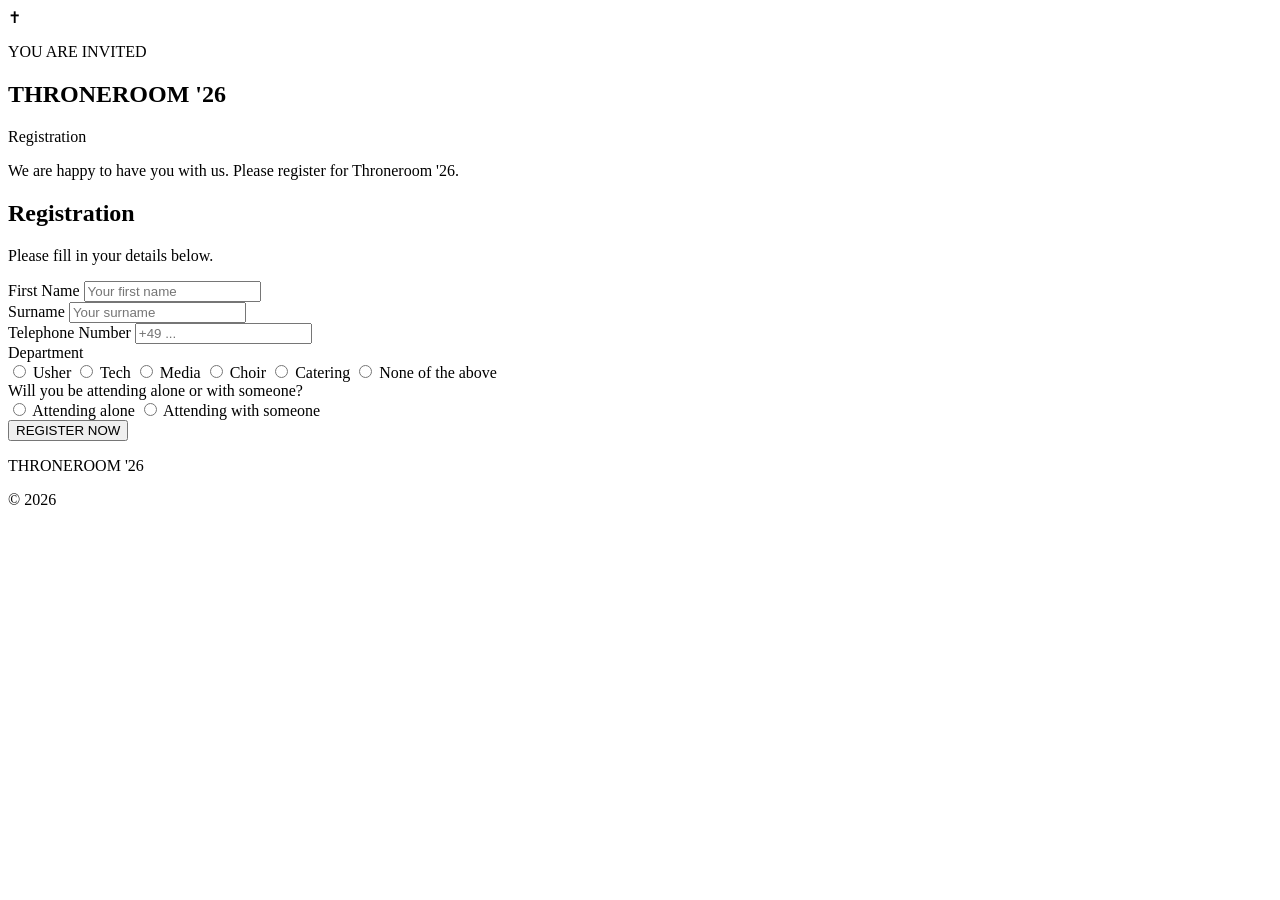
==== index.html @ bfd6a8ff "Add initial registration form in index.html" ====
<!DOCTYPE html>
<html lang="en">
<head>
  <meta charset="UTF-8">
  <meta name="viewport" content="width=device-width, initial-scale=1.0">

  <title>THRONEROOM '26 | Registration</title>

  <link rel="stylesheet" href="style.css">
</head>

<body>

  <div class="background-glow glow-one"></div>
  <div class="background-glow glow-two"></div>

  <main class="container">

    <section class="hero">

      <div class="cross">✝</div>

      <p class="small-title">YOU ARE INVITED</p>

      <h1>THRONEROOM <span>'26</span></h1>

      <p class="subtitle">
        Registration
      </p>

      <p class="intro">
        We are happy to have you with us.
        Please register for Throneroom '26.
      </p>

    </section>


    <section class="registration-card">

      <h2>Registration</h2>

      <p class="card-description">
        Please fill in your details below.
      </p>


      <form id="registrationForm">

        <div class="input-row">

          <div class="input-group">
            <label for="first_name">First Name</label>
            <input
              type="text"
              id="first_name"
              name="first_name"
              placeholder="Your first name"
              required
            >
          </div>

          <div class="input-group">
            <label for="surname">Surname</label>
            <input
              type="text"
              id="surname"
              name="surname"
              placeholder="Your surname"
              required
            >
          </div>

        </div>


        <div class="input-group">

          <label for="telephone">Telephone Number</label>

          <input
            type="tel"
            id="telephone"
            name="telephone"
            placeholder="+49 ..."
            required
          >

        </div>


        <div class="input-group">

          <label>Department</label>

          <div class="options">

            <label class="option">
              <input type="radio" name="department" value="Usher" required>
              <span>Usher</span>
            </label>

            <label class="option">
              <input type="radio" name="department" value="Tech">
              <span>Tech</span>
            </label>

            <label class="option">
              <input type="radio" name="department" value="Media">
              <span>Media</span>
            </label>

            <label class="option">
              <input type="radio" name="department" value="Choir">
              <span>Choir</span>
            </label>

            <label class="option">
              <input type="radio" name="department" value="Catering">
              <span>Catering</span>
            </label>

            <label class="option">
              <input type="radio" name="department" value="None of the above">
              <span>None of the above</span>
            </label>

          </div>

        </div>


        <div class="input-group">

          <label>
            Will you be attending alone or with someone?
          </label>

          <div class="options">

            <label class="option">
              <input
                type="radio"
                name="attendance"
                value="Alone"
                required
                onchange="toggleCompanion(false)"
              >
              <span>Attending alone</span>
            </label>

            <label class="option">
              <input
                type="radio"
                name="attendance"
                value="With someone"
                onchange="toggleCompanion(true)"
              >
              <span>Attending with someone</span>
            </label>

          </div>

        </div>


        <div
          class="input-group companion-field"
          id="companionField"
          style="display: none;"
        >

          <label for="companion_name">
            Companion's Name
          </label>

          <input
            type="text"
            id="companion_name"
            name="companion_name"
            placeholder="Name of the person you're coming with"
          >

        </div>


        <button type="submit">
          REGISTER NOW
        </button>

        <p id="message"></p>

      </form>

    </section>


    <footer>

      <p>THRONEROOM '26</p>

      <p>© 2026</p>

    </footer>

  </main>


  <script src="script.js"></script>

</body>
</html>
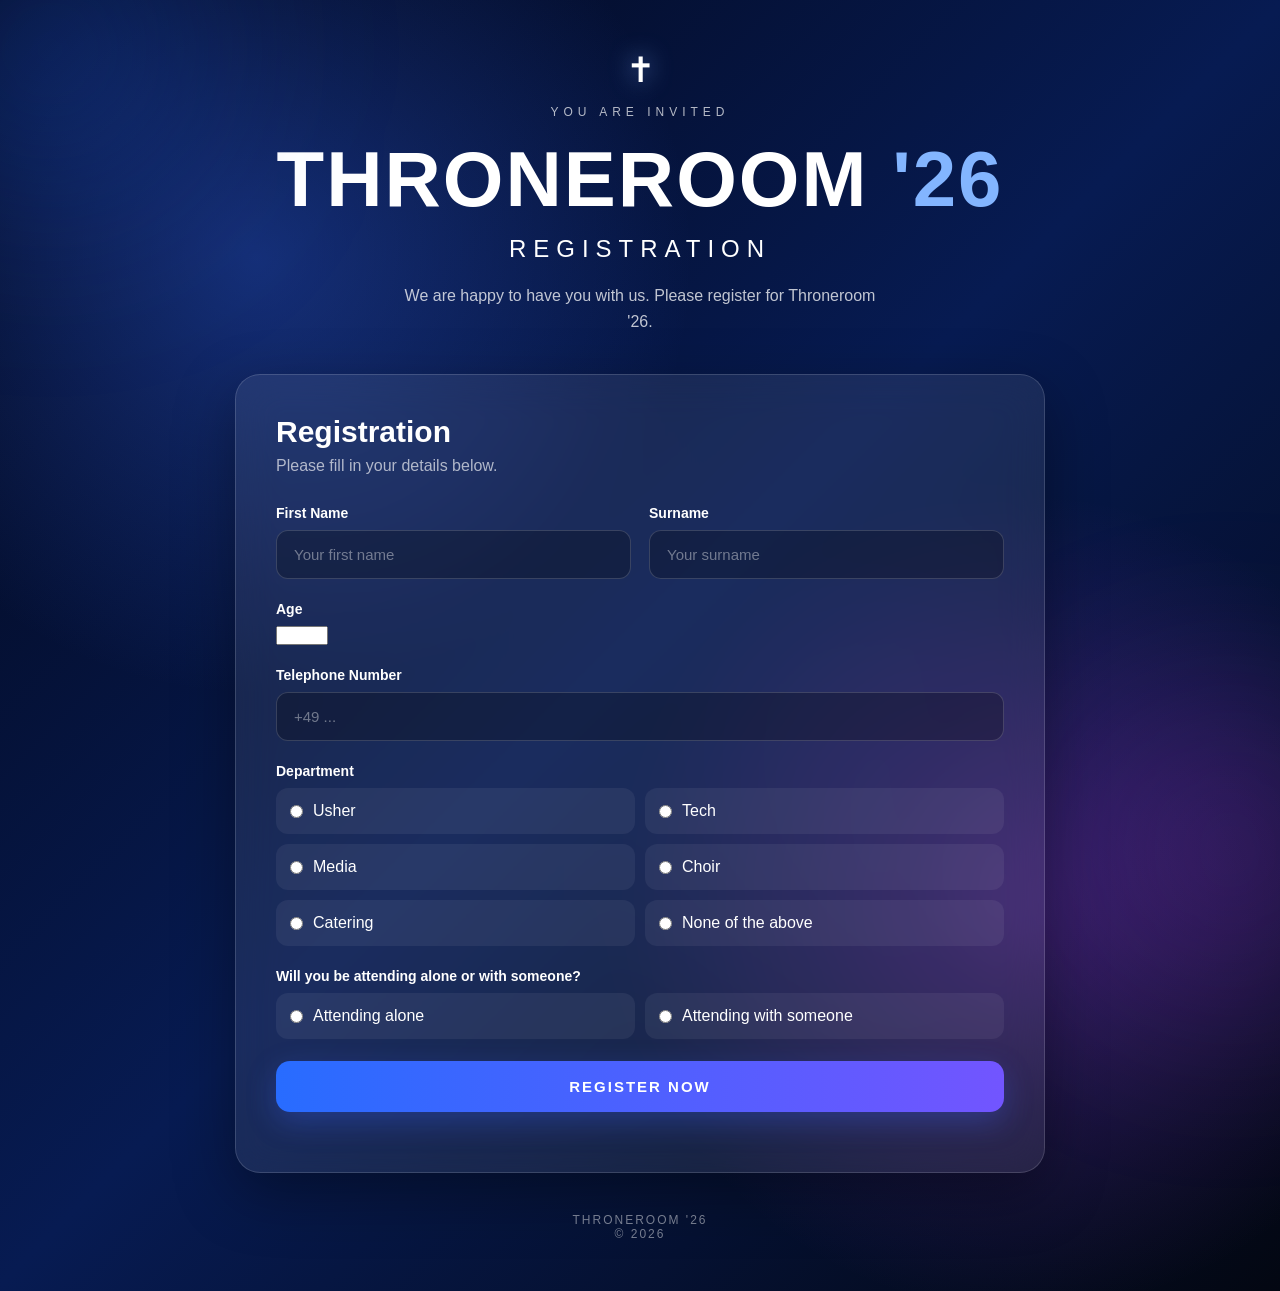
==== commit 8e261f46: "Refactor subtitle and add age input in registration form Updated subtitle formatting and added age i" ====
--- a/index.html
+++ b/index.html
@@ -24,9 +24,7 @@
 
       <h1>THRONEROOM <span>'26</span></h1>
 
-      <p class="subtitle">
-        Registration
-      </p>
+      <p class="subtitle">Registration</p>
 
       <p class="intro">
         We are happy to have you with us.
@@ -76,6 +74,23 @@
 
         <div class="input-group">
 
+          <label for="age">Age</label>
+
+          <input
+            type="number"
+            id="age"
+            name="age"
+            placeholder="Your age"
+            min="1"
+            max="100"
+            required
+          >
+
+        </div>
+
+
+        <div class="input-group">
+
           <label for="telephone">Telephone Number</label>
 
           <input
--- a/style.css
+++ b/style.css
@@ -0,0 +1,229 @@
+* {
+  box-sizing: border-box;
+  margin: 0;
+  padding: 0;
+}
+
+body {
+  font-family: Arial, Helvetica, sans-serif;
+  min-height: 100vh;
+  color: white;
+  background:
+    radial-gradient(circle at 20% 20%, rgba(54, 108, 255, 0.35), transparent 30%),
+    radial-gradient(circle at 80% 70%, rgba(190, 70, 255, 0.25), transparent 30%),
+    linear-gradient(135deg, #020617, #071b52 50%, #030712);
+  overflow-x: hidden;
+}
+
+.background-glow {
+  position: fixed;
+  width: 300px;
+  height: 300px;
+  border-radius: 50%;
+  filter: blur(100px);
+  pointer-events: none;
+}
+
+.glow-one {
+  background: rgba(30, 100, 255, 0.25);
+  top: -100px;
+  left: -100px;
+}
+
+.glow-two {
+  background: rgba(190, 60, 255, 0.18);
+  right: -100px;
+  bottom: -100px;
+}
+
+.container {
+  width: 100%;
+  max-width: 850px;
+  margin: auto;
+  padding: 50px 20px;
+}
+
+.hero {
+  text-align: center;
+  margin-bottom: 40px;
+}
+
+.cross {
+  font-size: 35px;
+  margin-bottom: 15px;
+  text-shadow: 0 0 25px rgba(120, 170, 255, 0.8);
+}
+
+.small-title {
+  font-size: 12px;
+  letter-spacing: 5px;
+  opacity: 0.7;
+  margin-bottom: 15px;
+}
+
+h1 {
+  font-size: clamp(42px, 8vw, 78px);
+  letter-spacing: 2px;
+  font-weight: 800;
+}
+
+h1 span {
+  color: #83b5ff;
+}
+
+.subtitle {
+  font-size: 24px;
+  letter-spacing: 7px;
+  text-transform: uppercase;
+  margin-top: 10px;
+}
+
+.intro {
+  max-width: 500px;
+  margin: 20px auto 0;
+  line-height: 1.6;
+  opacity: 0.75;
+}
+
+.registration-card {
+  background: rgba(255, 255, 255, 0.08);
+  border: 1px solid rgba(255, 255, 255, 0.15);
+  border-radius: 25px;
+  padding: 40px;
+  backdrop-filter: blur(20px);
+  box-shadow: 0 20px 60px rgba(0, 0, 0, 0.35);
+}
+
+.registration-card h2 {
+  font-size: 30px;
+  margin-bottom: 8px;
+}
+
+.card-description {
+  opacity: 0.65;
+  margin-bottom: 30px;
+}
+
+.input-row {
+  display: grid;
+  grid-template-columns: 1fr 1fr;
+  gap: 18px;
+}
+
+.input-group {
+  margin-bottom: 22px;
+}
+
+.input-group > label {
+  display: block;
+  font-size: 14px;
+  font-weight: 600;
+  margin-bottom: 9px;
+}
+
+input[type="text"],
+input[type="tel"] {
+  width: 100%;
+  padding: 15px 17px;
+  border-radius: 12px;
+  border: 1px solid rgba(255, 255, 255, 0.16);
+  background: rgba(0, 0, 0, 0.25);
+  color: white;
+  outline: none;
+  font-size: 15px;
+}
+
+input::placeholder {
+  color: rgba(255, 255, 255, 0.4);
+}
+
+input[type="text"]:focus,
+input[type="tel"]:focus {
+  border-color: #72a8ff;
+  box-shadow: 0 0 0 3px rgba(80, 140, 255, 0.12);
+}
+
+.options {
+  display: grid;
+  grid-template-columns: 1fr 1fr;
+  gap: 10px;
+}
+
+.option {
+  display: flex;
+  align-items: center;
+  gap: 10px;
+  padding: 13px;
+  border-radius: 12px;
+  background: rgba(255, 255, 255, 0.06);
+  border: 1px solid transparent;
+  cursor: pointer;
+  transition: 0.2s;
+}
+
+.option:hover {
+  background: rgba(255, 255, 255, 0.1);
+  border-color: rgba(120, 170, 255, 0.4);
+}
+
+.option input {
+  accent-color: #6ea5ff;
+}
+
+button {
+  width: 100%;
+  padding: 17px;
+  border: none;
+  border-radius: 14px;
+  color: white;
+  font-size: 15px;
+  font-weight: 700;
+  letter-spacing: 2px;
+  cursor: pointer;
+  background: linear-gradient(90deg, #286cff, #7255ff);
+  box-shadow: 0 10px 30px rgba(60, 100, 255, 0.3);
+  transition: 0.2s;
+}
+
+button:hover {
+  transform: translateY(-2px);
+  box-shadow: 0 15px 35px rgba(60, 100, 255, 0.4);
+}
+
+#message {
+  text-align: center;
+  margin-top: 20px;
+  font-size: 14px;
+}
+
+footer {
+  text-align: center;
+  margin-top: 40px;
+  opacity: 0.45;
+  font-size: 12px;
+  letter-spacing: 2px;
+}
+
+@media (max-width: 650px) {
+
+  .container {
+    padding: 30px 15px;
+  }
+
+  .registration-card {
+    padding: 25px 20px;
+  }
+
+  .input-row {
+    grid-template-columns: 1fr;
+    gap: 0;
+  }
+
+  .options {
+    grid-template-columns: 1fr;
+  }
+
+  h1 {
+    font-size: 42px;
+  }
+}
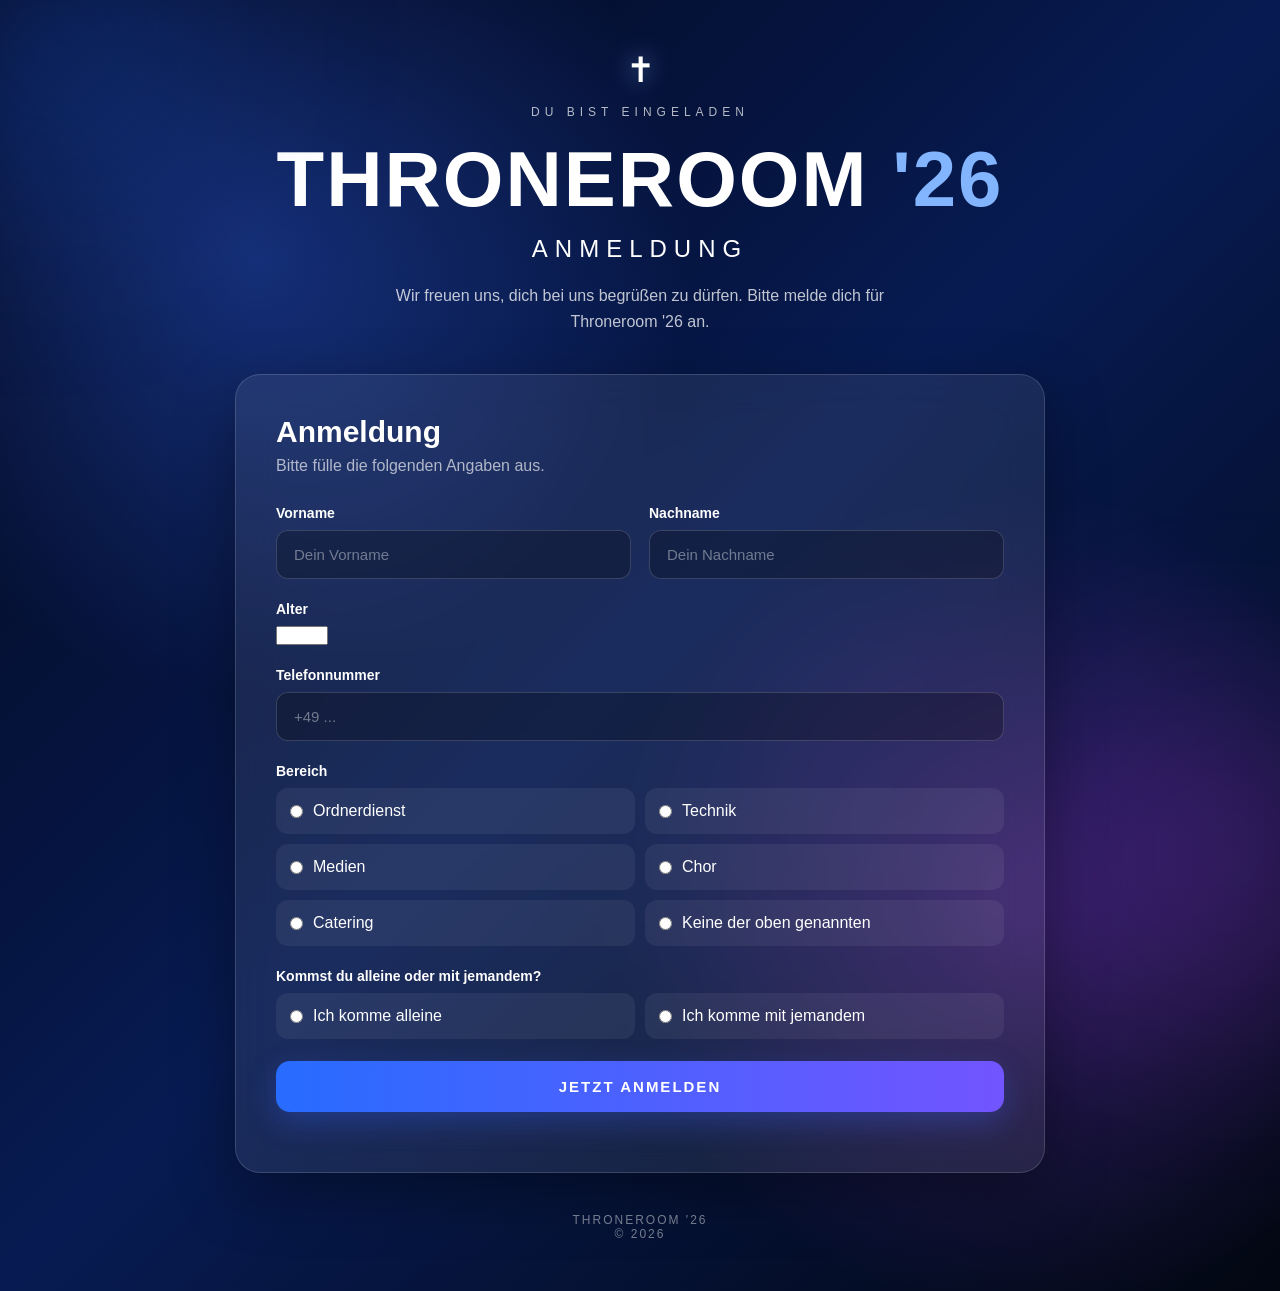
==== commit eda85d66: "Translate index.html content to German" ====
--- a/index.html
+++ b/index.html
@@ -1,10 +1,10 @@
 <!DOCTYPE html>
-<html lang="en">
+<html lang="de">
 <head>
   <meta charset="UTF-8">
   <meta name="viewport" content="width=device-width, initial-scale=1.0">
 
-  <title>THRONEROOM '26 | Registration</title>
+  <title>THRONEROOM '26 | Anmeldung</title>
 
   <link rel="stylesheet" href="style.css">
 </head>
@@ -20,15 +20,15 @@
 
       <div class="cross">✝</div>
 
-      <p class="small-title">YOU ARE INVITED</p>
+      <p class="small-title">DU BIST EINGELADEN</p>
 
       <h1>THRONEROOM <span>'26</span></h1>
 
-      <p class="subtitle">Registration</p>
+      <p class="subtitle">Anmeldung</p>
 
       <p class="intro">
-        We are happy to have you with us.
-        Please register for Throneroom '26.
+        Wir freuen uns, dich bei uns begrüßen zu dürfen.
+        Bitte melde dich für Throneroom '26 an.
       </p>
 
     </section>
@@ -36,10 +36,10 @@
 
     <section class="registration-card">
 
-      <h2>Registration</h2>
+      <h2>Anmeldung</h2>
 
       <p class="card-description">
-        Please fill in your details below.
+        Bitte fülle die folgenden Angaben aus.
       </p>
 
 
@@ -48,23 +48,26 @@
         <div class="input-row">
 
           <div class="input-group">
-            <label for="first_name">First Name</label>
+            <label for="first_name">Vorname</label>
+
             <input
               type="text"
               id="first_name"
               name="first_name"
-              placeholder="Your first name"
+              placeholder="Dein Vorname"
               required
             >
           </div>
 
+
           <div class="input-group">
-            <label for="surname">Surname</label>
+            <label for="surname">Nachname</label>
+
             <input
               type="text"
               id="surname"
               name="surname"
-              placeholder="Your surname"
+              placeholder="Dein Nachname"
               required
             >
           </div>
@@ -74,13 +77,13 @@
 
         <div class="input-group">
 
-          <label for="age">Age</label>
+          <label for="age">Alter</label>
 
           <input
             type="number"
             id="age"
             name="age"
-            placeholder="Your age"
+            placeholder="Dein Alter"
             min="1"
             max="100"
             required
@@ -91,7 +94,7 @@
 
         <div class="input-group">
 
-          <label for="telephone">Telephone Number</label>
+          <label for="telephone">Telefonnummer</label>
 
           <input
             type="tel"
@@ -106,28 +109,28 @@
 
         <div class="input-group">
 
-          <label>Department</label>
+          <label>Bereich</label>
 
           <div class="options">
 
             <label class="option">
               <input type="radio" name="department" value="Usher" required>
-              <span>Usher</span>
+              <span>Ordnerdienst</span>
             </label>
 
             <label class="option">
               <input type="radio" name="department" value="Tech">
-              <span>Tech</span>
+              <span>Technik</span>
             </label>
 
             <label class="option">
               <input type="radio" name="department" value="Media">
-              <span>Media</span>
+              <span>Medien</span>
             </label>
 
             <label class="option">
               <input type="radio" name="department" value="Choir">
-              <span>Choir</span>
+              <span>Chor</span>
             </label>
 
             <label class="option">
@@ -137,7 +140,7 @@
 
             <label class="option">
               <input type="radio" name="department" value="None of the above">
-              <span>None of the above</span>
+              <span>Keine der oben genannten</span>
             </label>
 
           </div>
@@ -148,7 +151,7 @@
         <div class="input-group">
 
           <label>
-            Will you be attending alone or with someone?
+            Kommst du alleine oder mit jemandem?
           </label>
 
           <div class="options">
@@ -161,7 +164,7 @@
                 required
                 onchange="toggleCompanion(false)"
               >
-              <span>Attending alone</span>
+              <span>Ich komme alleine</span>
             </label>
 
             <label class="option">
@@ -171,7 +174,7 @@
                 value="With someone"
                 onchange="toggleCompanion(true)"
               >
-              <span>Attending with someone</span>
+              <span>Ich komme mit jemandem</span>
             </label>
 
           </div>
@@ -186,21 +189,21 @@
         >
 
           <label for="companion_name">
-            Companion's Name
+            Name der Begleitperson
           </label>
 
           <input
             type="text"
             id="companion_name"
             name="companion_name"
-            placeholder="Name of the person you're coming with"
+            placeholder="Name der Person, mit der du kommst"
           >
 
         </div>
 
 
         <button type="submit">
-          REGISTER NOW
+          JETZT ANMELDEN
         </button>
 
         <p id="message"></p>
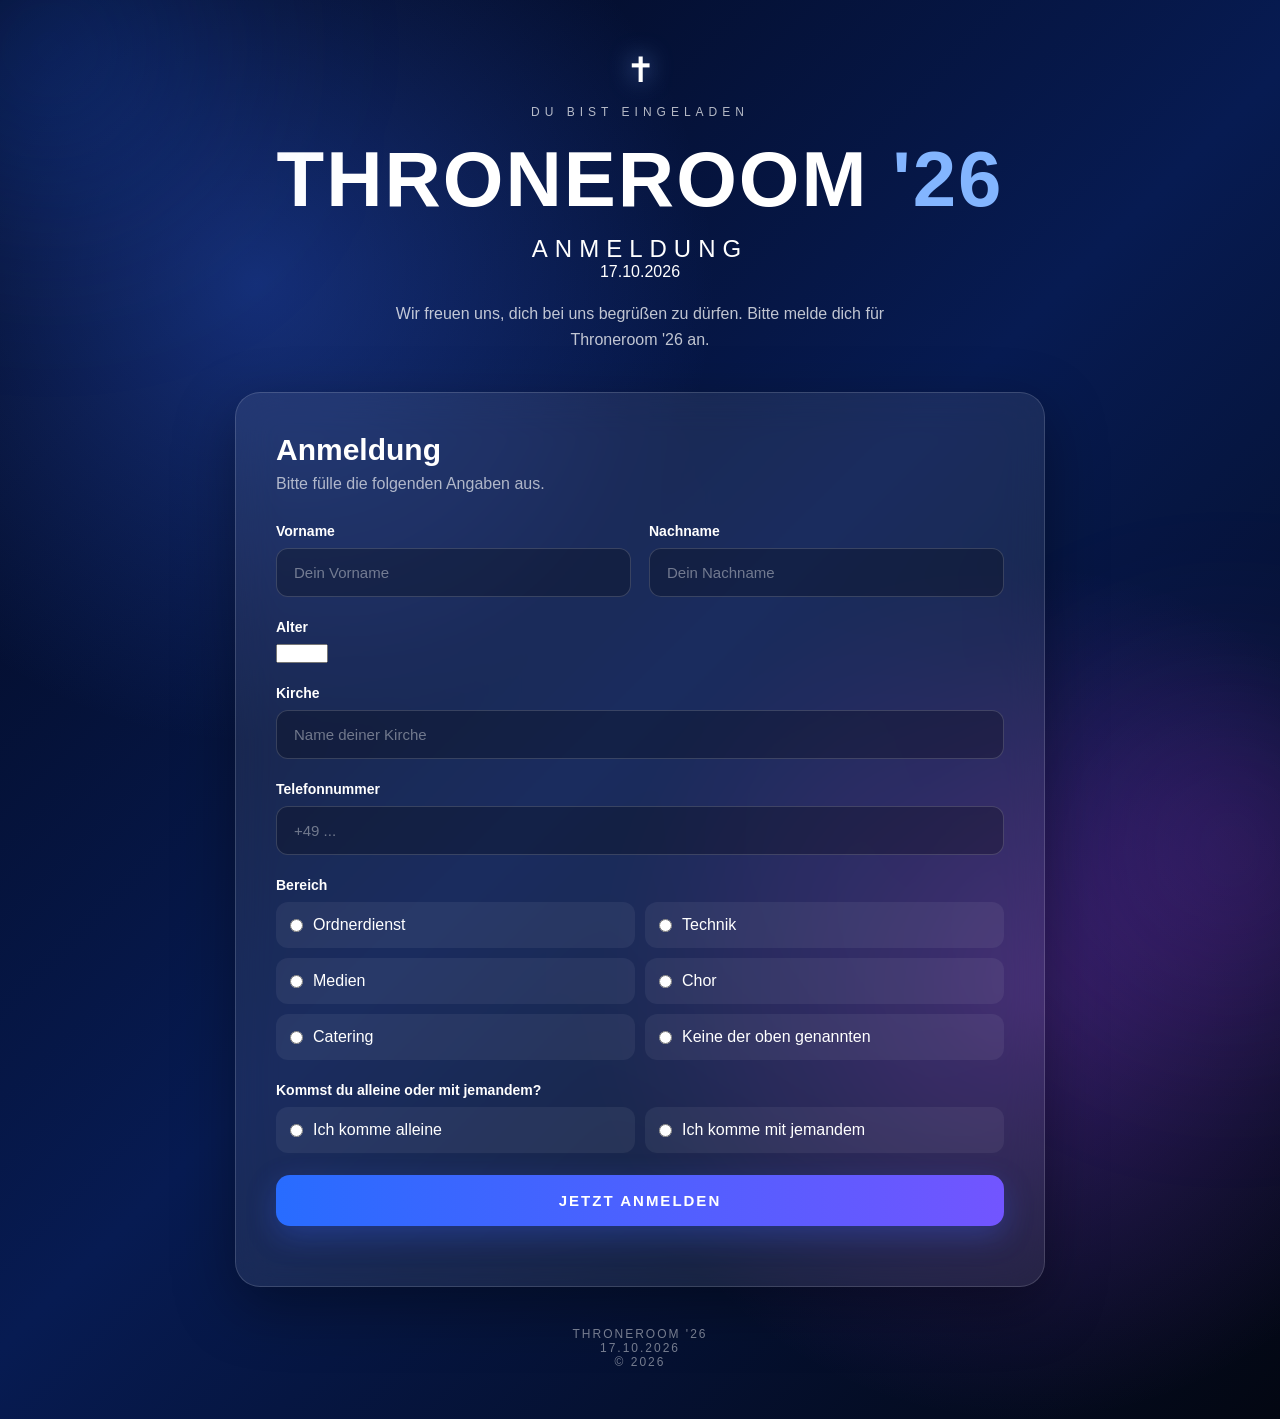
==== commit cd4679dc: "Enhance index.html with event date and church input Added event date and church input field to the f" ====
--- a/index.html
+++ b/index.html
@@ -25,6 +25,10 @@
       <h1>THRONEROOM <span>'26</span></h1>
 
       <p class="subtitle">Anmeldung</p>
+
+      <p class="event-date">
+        17.10.2026
+      </p>
 
       <p class="intro">
         Wir freuen uns, dich bei uns begrüßen zu dürfen.
@@ -94,6 +98,21 @@
 
         <div class="input-group">
 
+          <label for="church">Kirche</label>
+
+          <input
+            type="text"
+            id="church"
+            name="church"
+            placeholder="Name deiner Kirche"
+            required
+          >
+
+        </div>
+
+
+        <div class="input-group">
+
           <label for="telephone">Telefonnummer</label>
 
           <input
@@ -114,32 +133,57 @@
           <div class="options">
 
             <label class="option">
-              <input type="radio" name="department" value="Usher" required>
+              <input
+                type="radio"
+                name="department"
+                value="Usher"
+                required
+              >
               <span>Ordnerdienst</span>
             </label>
 
             <label class="option">
-              <input type="radio" name="department" value="Tech">
+              <input
+                type="radio"
+                name="department"
+                value="Tech"
+              >
               <span>Technik</span>
             </label>
 
             <label class="option">
-              <input type="radio" name="department" value="Media">
+              <input
+                type="radio"
+                name="department"
+                value="Media"
+              >
               <span>Medien</span>
             </label>
 
             <label class="option">
-              <input type="radio" name="department" value="Choir">
+              <input
+                type="radio"
+                name="department"
+                value="Choir"
+              >
               <span>Chor</span>
             </label>
 
             <label class="option">
-              <input type="radio" name="department" value="Catering">
+              <input
+                type="radio"
+                name="department"
+                value="Catering"
+              >
               <span>Catering</span>
             </label>
 
             <label class="option">
-              <input type="radio" name="department" value="None of the above">
+              <input
+                type="radio"
+                name="department"
+                value="None of the above"
+              >
               <span>Keine der oben genannten</span>
             </label>
 
@@ -217,6 +261,8 @@
 
       <p>THRONEROOM '26</p>
 
+      <p>17.10.2026</p>
+
       <p>© 2026</p>
 
     </footer>
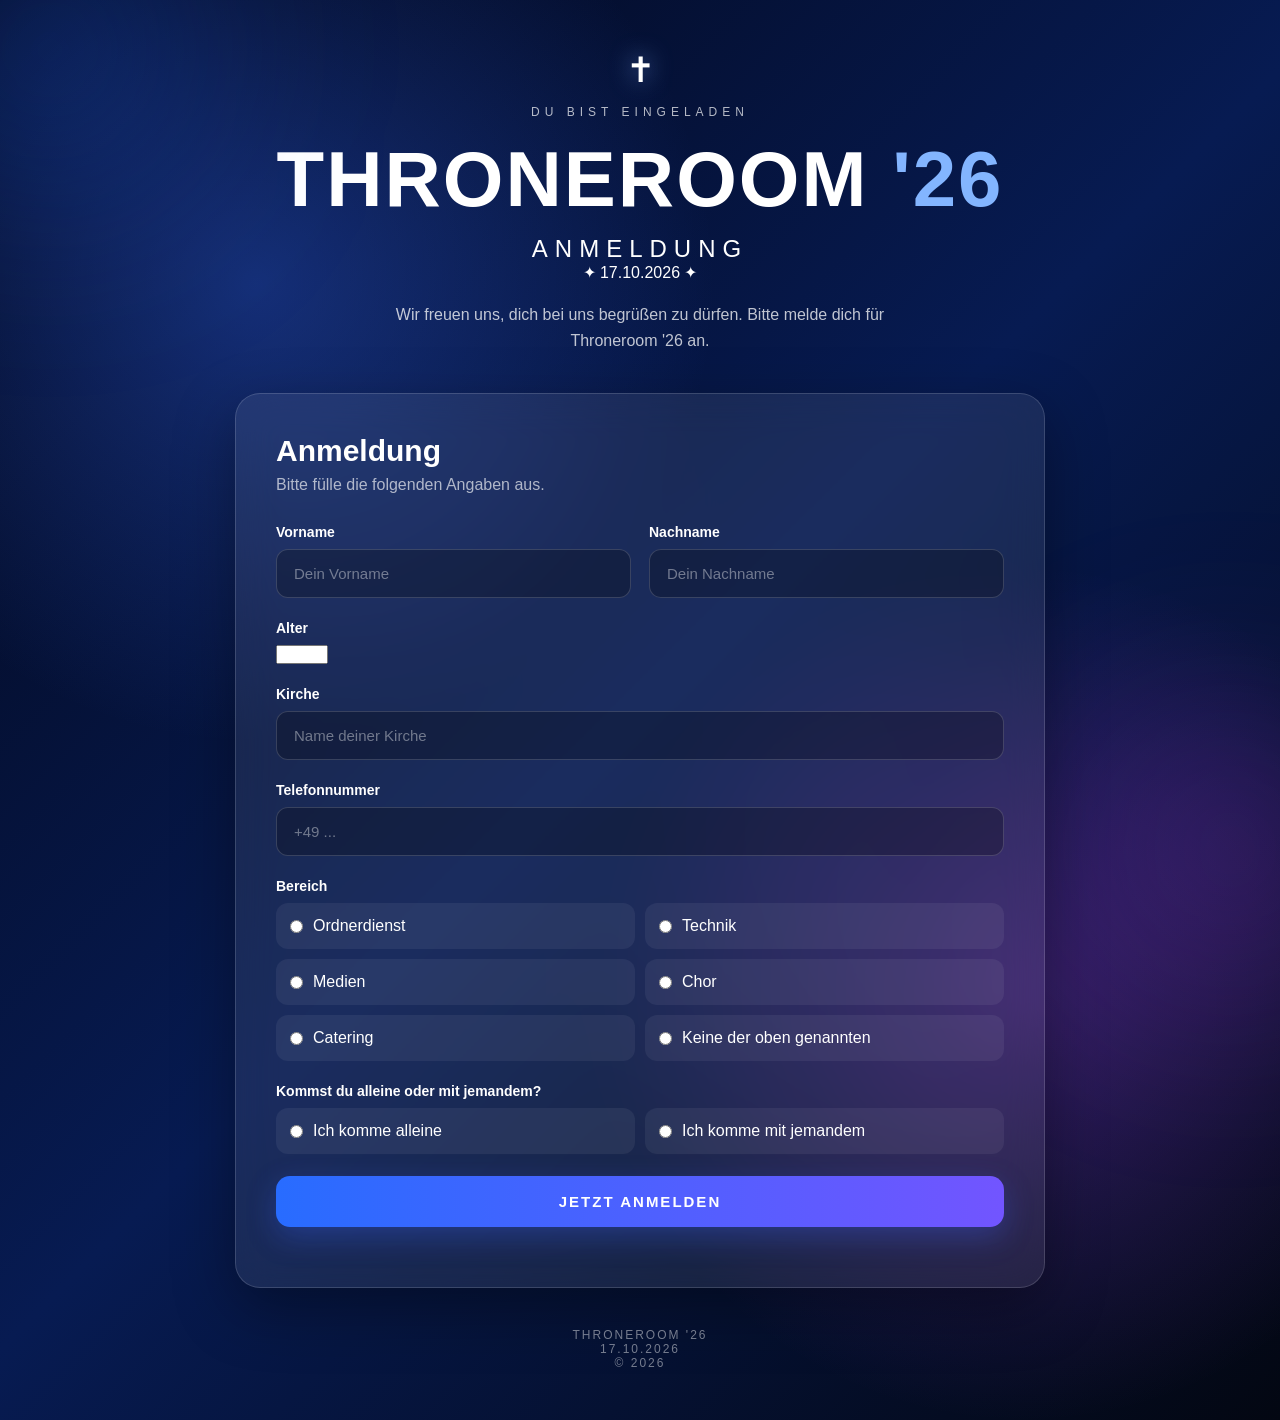
==== commit 2747793f: "Replace event date paragraph with styled div" ====
--- a/index.html
+++ b/index.html
@@ -26,9 +26,13 @@
 
       <p class="subtitle">Anmeldung</p>
 
-      <p class="event-date">
-        17.10.2026
-      </p>
+<div class="event-date">
+  <span class="event-line"></span>
+  <span class="event-icon">✦</span>
+  <span>17.10.2026</span>
+  <span class="event-icon">✦</span>
+  <span class="event-line"></span>
+</div>
 
       <p class="intro">
         Wir freuen uns, dich bei uns begrüßen zu dürfen.
